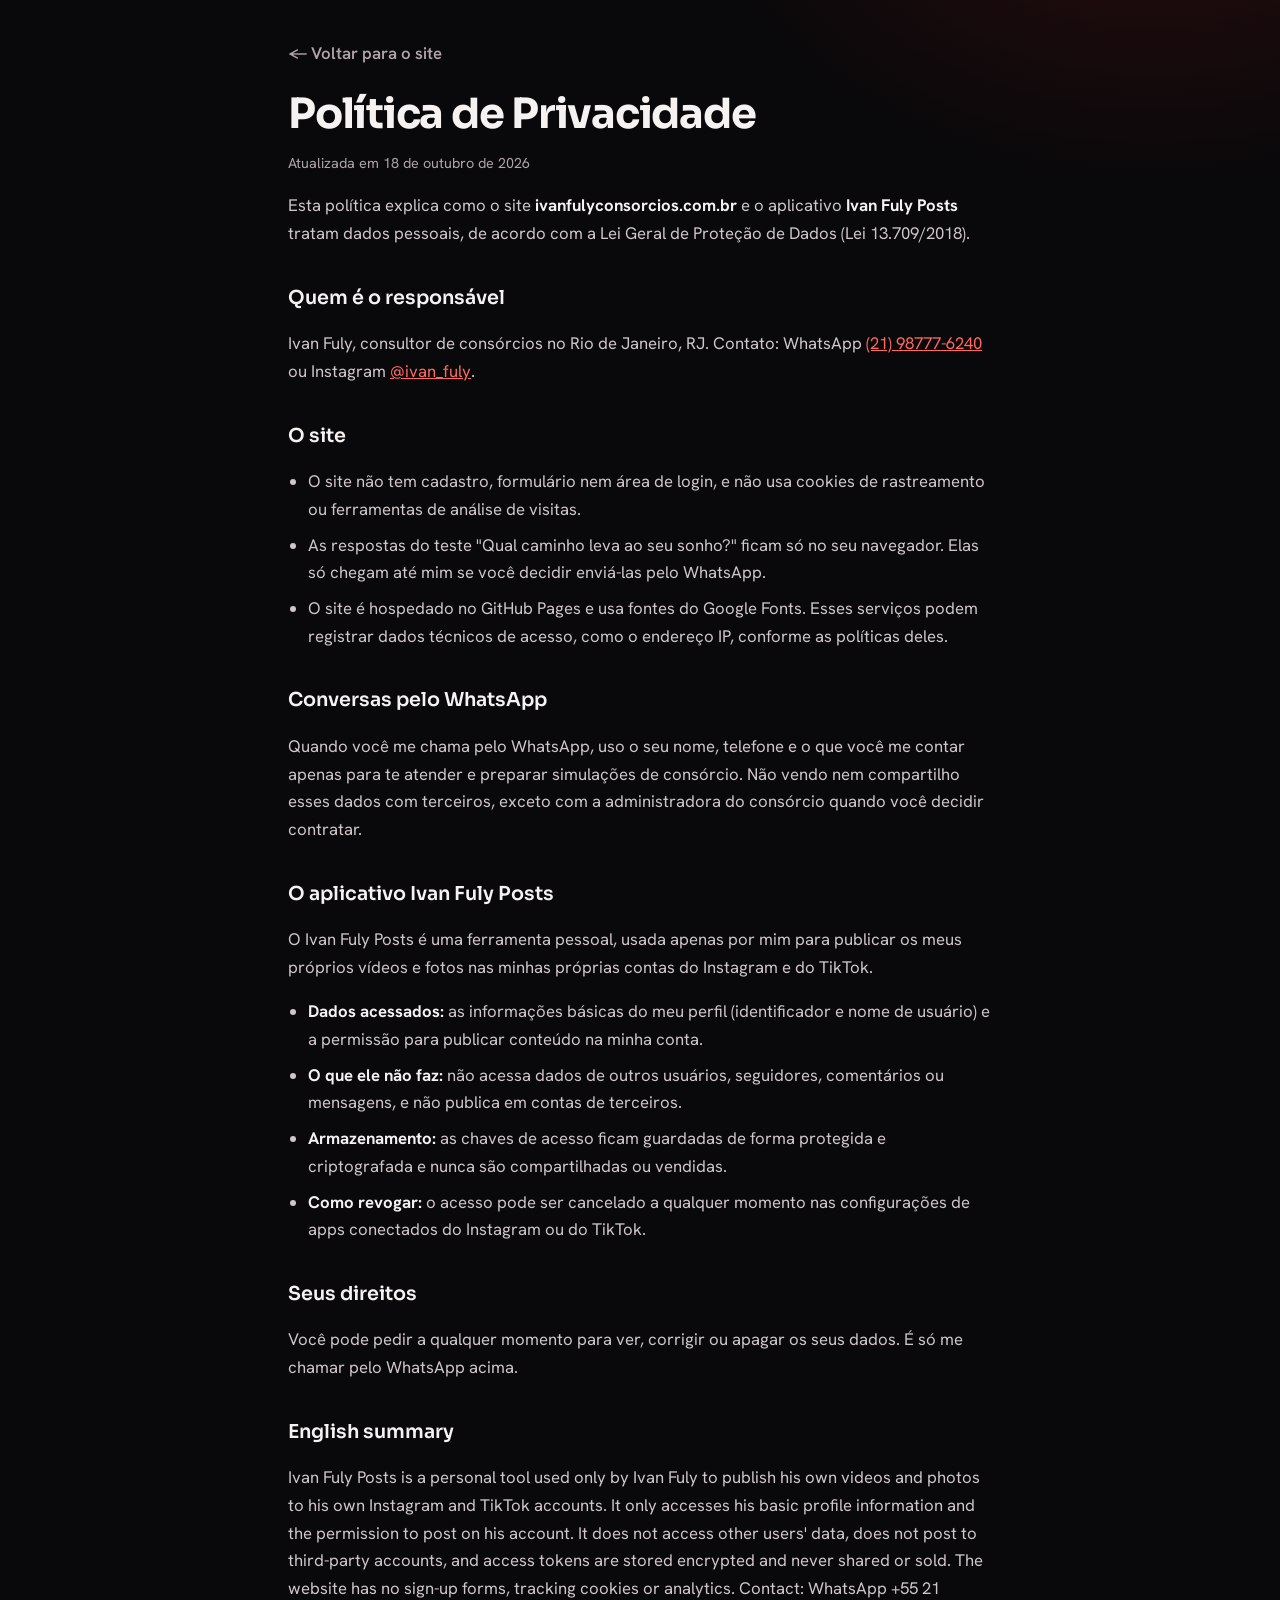
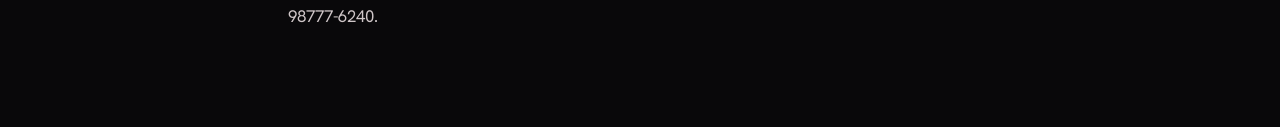
==== privacidade/index.html @ 4627cfb8 "Páginas de Termos, Privacidade e conexão com o TikTok A TikTok exige Termos de Uso, Política de Priv" ====
<!doctype html>
<html lang="pt-BR">
<head>
<meta charset="utf-8">
<meta name="viewport" content="width=device-width, initial-scale=1">
<title>Política de Privacidade · Ivan Fuly Consórcios</title>
<meta name="description" content="Como o site ivanfulyconsorcios.com.br e o aplicativo Ivan Fuly Posts tratam dados pessoais.">
<link rel="canonical" href="https://ivanfulyconsorcios.com.br/privacidade/">
<link rel="icon" href="../favicon.svg" type="image/svg+xml">
<link rel="stylesheet" href="../legal.css">
</head>
<body>
<main class="legal">
  <a class="voltar" href="../">← Voltar para o site</a>
  <h1>Política de Privacidade</h1>
  <p class="data">Atualizada em 18 de outubro de 2026</p>

  <p>Esta política explica como o site <b>ivanfulyconsorcios.com.br</b> e o aplicativo <b>Ivan Fuly Posts</b> tratam dados pessoais, de acordo com a Lei Geral de Proteção de Dados (Lei 13.709/2018).</p>

  <h2>Quem é o responsável</h2>
  <p>Ivan Fuly, consultor de consórcios no Rio de Janeiro, RJ. Contato: WhatsApp <a href="https://wa.me/5521987776240">(21) 98777-6240</a> ou Instagram <a href="https://www.instagram.com/ivan_fuly/">@ivan_fuly</a>.</p>

  <h2>O site</h2>
  <ul>
    <li>O site não tem cadastro, formulário nem área de login, e não usa cookies de rastreamento ou ferramentas de análise de visitas.</li>
    <li>As respostas do teste "Qual caminho leva ao seu sonho?" ficam só no seu navegador. Elas só chegam até mim se você decidir enviá-las pelo WhatsApp.</li>
    <li>O site é hospedado no GitHub Pages e usa fontes do Google Fonts. Esses serviços podem registrar dados técnicos de acesso, como o endereço IP, conforme as políticas deles.</li>
  </ul>

  <h2>Conversas pelo WhatsApp</h2>
  <p>Quando você me chama pelo WhatsApp, uso o seu nome, telefone e o que você me contar apenas para te atender e preparar simulações de consórcio. Não vendo nem compartilho esses dados com terceiros, exceto com a administradora do consórcio quando você decidir contratar.</p>

  <h2>O aplicativo Ivan Fuly Posts</h2>
  <p>O Ivan Fuly Posts é uma ferramenta pessoal, usada apenas por mim para publicar os meus próprios vídeos e fotos nas minhas próprias contas do Instagram e do TikTok.</p>
  <ul>
    <li><b>Dados acessados:</b> as informações básicas do meu perfil (identificador e nome de usuário) e a permissão para publicar conteúdo na minha conta.</li>
    <li><b>O que ele não faz:</b> não acessa dados de outros usuários, seguidores, comentários ou mensagens, e não publica em contas de terceiros.</li>
    <li><b>Armazenamento:</b> as chaves de acesso ficam guardadas de forma protegida e criptografada e nunca são compartilhadas ou vendidas.</li>
    <li><b>Como revogar:</b> o acesso pode ser cancelado a qualquer momento nas configurações de apps conectados do Instagram ou do TikTok.</li>
  </ul>

  <h2>Seus direitos</h2>
  <p>Você pode pedir a qualquer momento para ver, corrigir ou apagar os seus dados. É só me chamar pelo WhatsApp acima.</p>

  <h2>English summary</h2>
  <p>Ivan Fuly Posts is a personal tool used only by Ivan Fuly to publish his own videos and photos to his own Instagram and TikTok accounts. It only accesses his basic profile information and the permission to post on his account. It does not access other users' data, does not post to third-party accounts, and access tokens are stored encrypted and never shared or sold. The website has no sign-up forms, tracking cookies or analytics. Contact: WhatsApp +55 21 98777-6240.</p>
</main>
</body>
</html>
---- legal.css ----
/* Páginas simples (termos, privacidade, conexão com o TikTok), no mesmo visual do site */
@import url("https://fonts.googleapis.com/css2?family=Sora:wght@600;700&family=Hanken+Grotesk:wght@400;600;700&display=swap");
*, *::before, *::after { box-sizing: border-box; }
html { color-scheme: dark; }
body {
  margin: 0; min-height: 100vh; color: #F6F2F2; font-family: "Hanken Grotesk", system-ui, sans-serif; font-size: 1.05rem; line-height: 1.65;
  background: radial-gradient(60vw 45vw at 90% -10%, rgba(232, 38, 43, .16), transparent 62%), #09080A;
}
.legal { max-width: 46rem; margin: 0 auto; padding: 40px 16px 80px; }
.legal h1 { font-family: "Sora", sans-serif; font-weight: 700; font-size: clamp(1.8rem, 5vw, 2.6rem); line-height: 1.1; letter-spacing: -.03em; margin: 24px 0 6px; }
.legal h2 { font-family: "Sora", sans-serif; font-weight: 600; font-size: 1.2rem; margin: 34px 0 8px; }
.legal p, .legal li { color: #CFC6C8; }
.legal b { color: #F6F2F2; }
.legal ul { padding-left: 20px; display: grid; gap: 8px; }
.legal a { color: #FF6A60; }
.legal .voltar { color: #AFA4A6; text-decoration: none; font-weight: 600; }
.legal .data { color: #AFA4A6; font-size: .9rem; }
.codigo { margin-top: 24px; padding: 22px; border-radius: 18px; border: 1px solid rgba(255, 255, 255, .18); background: rgba(255, 255, 255, .04); display: grid; gap: 12px; }
.codigo code { display: block; padding: 14px; border-radius: 12px; background: #000; color: #FFC14D; font-size: .95rem; word-break: break-all; user-select: all; }
.codigo button { justify-self: start; min-height: 46px; padding: 10px 22px; border: 0; border-radius: 999px; font: 700 1rem "Hanken Grotesk", sans-serif; color: #fff; background: linear-gradient(135deg, #E3262B, #FF5A4E); cursor: pointer; }
.codigo .fino { font-size: .85rem; color: #AFA4A6; }
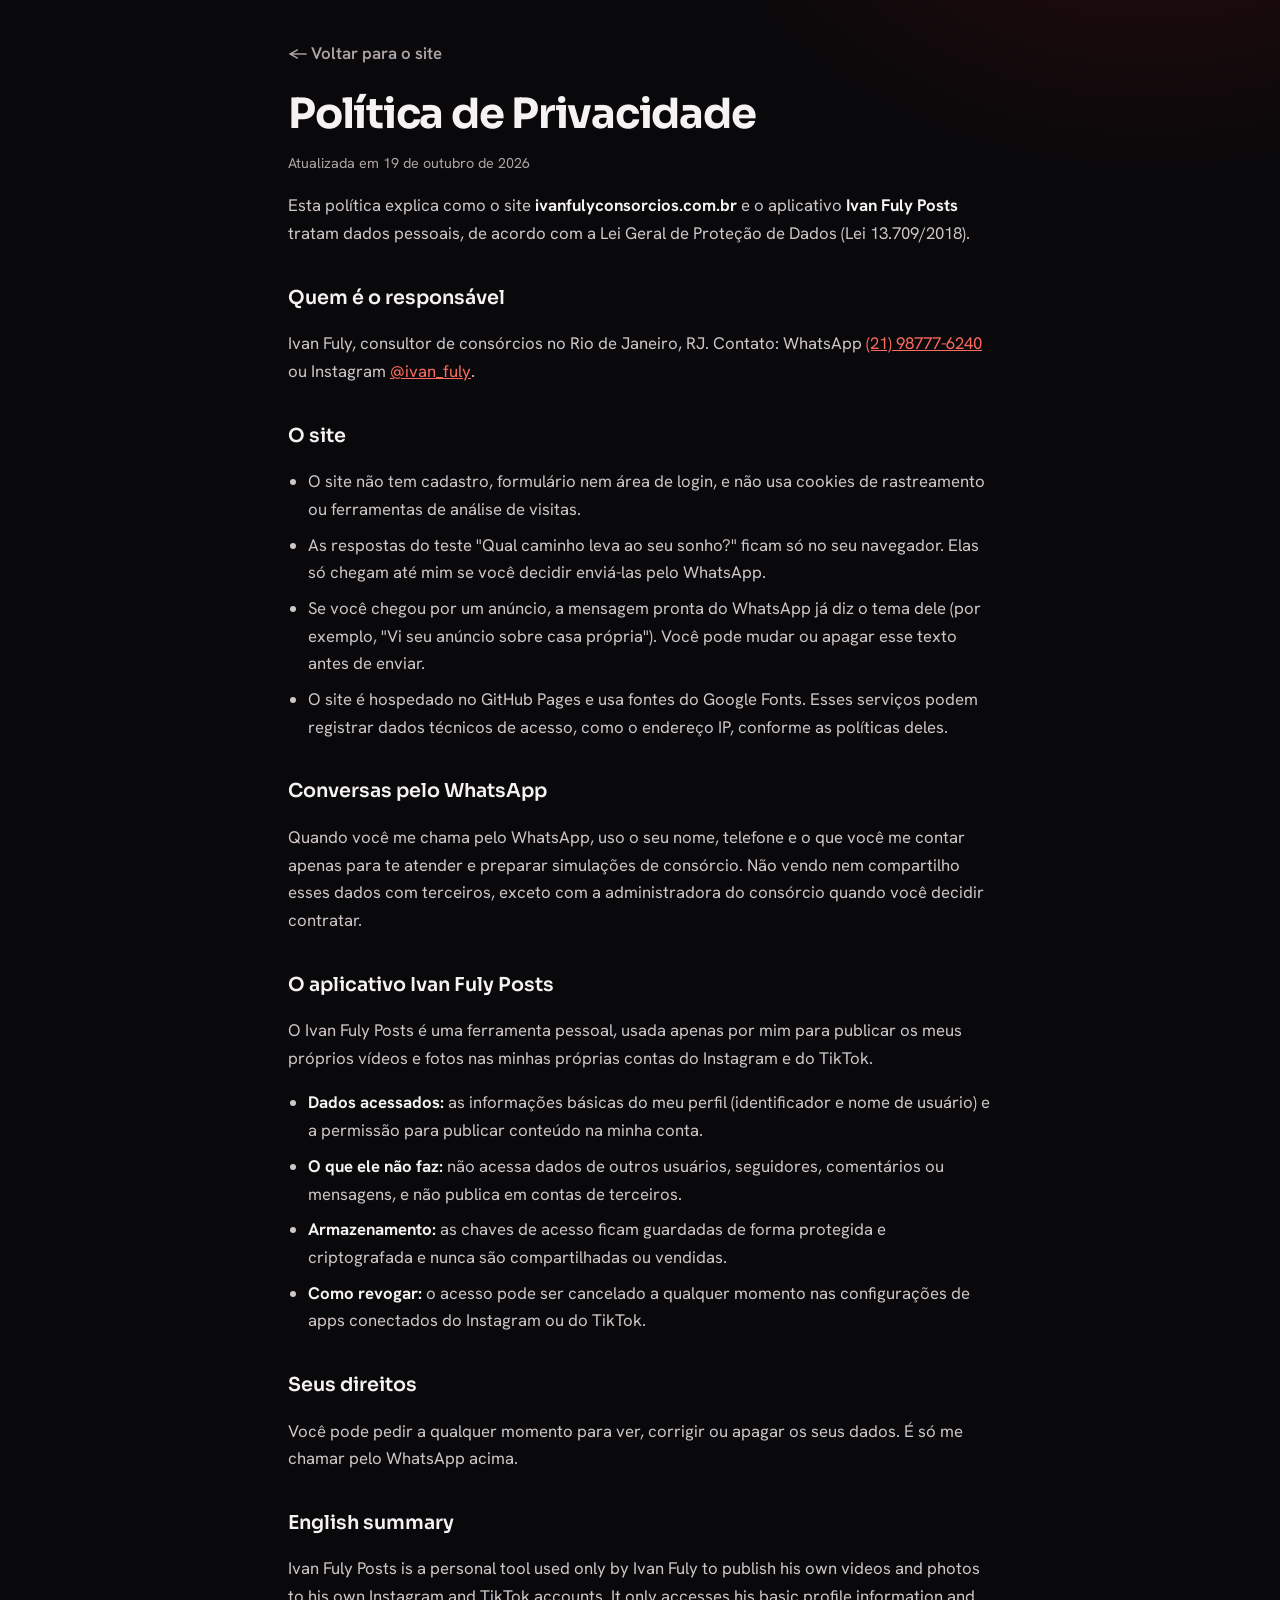
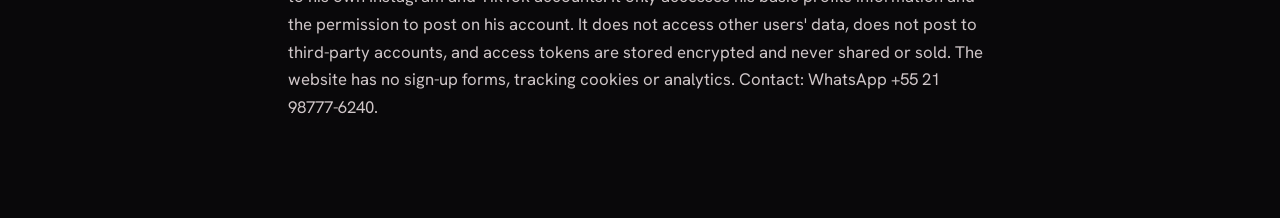
==== commit 88f6a579: "Mensagem do WhatsApp diz de qual anúncio a pessoa veio Links dos anúncios com ?anuncio=casa, juros o" ====
--- a/privacidade/index.html
+++ b/privacidade/index.html
@@ -13,7 +13,7 @@
 <main class="legal">
   <a class="voltar" href="../">← Voltar para o site</a>
   <h1>Política de Privacidade</h1>
-  <p class="data">Atualizada em 18 de outubro de 2026</p>
+  <p class="data">Atualizada em 19 de outubro de 2026</p>
 
   <p>Esta política explica como o site <b>ivanfulyconsorcios.com.br</b> e o aplicativo <b>Ivan Fuly Posts</b> tratam dados pessoais, de acordo com a Lei Geral de Proteção de Dados (Lei 13.709/2018).</p>
 
@@ -24,6 +24,7 @@
   <ul>
     <li>O site não tem cadastro, formulário nem área de login, e não usa cookies de rastreamento ou ferramentas de análise de visitas.</li>
     <li>As respostas do teste "Qual caminho leva ao seu sonho?" ficam só no seu navegador. Elas só chegam até mim se você decidir enviá-las pelo WhatsApp.</li>
+    <li>Se você chegou por um anúncio, a mensagem pronta do WhatsApp já diz o tema dele (por exemplo, "Vi seu anúncio sobre casa própria"). Você pode mudar ou apagar esse texto antes de enviar.</li>
     <li>O site é hospedado no GitHub Pages e usa fontes do Google Fonts. Esses serviços podem registrar dados técnicos de acesso, como o endereço IP, conforme as políticas deles.</li>
   </ul>
 
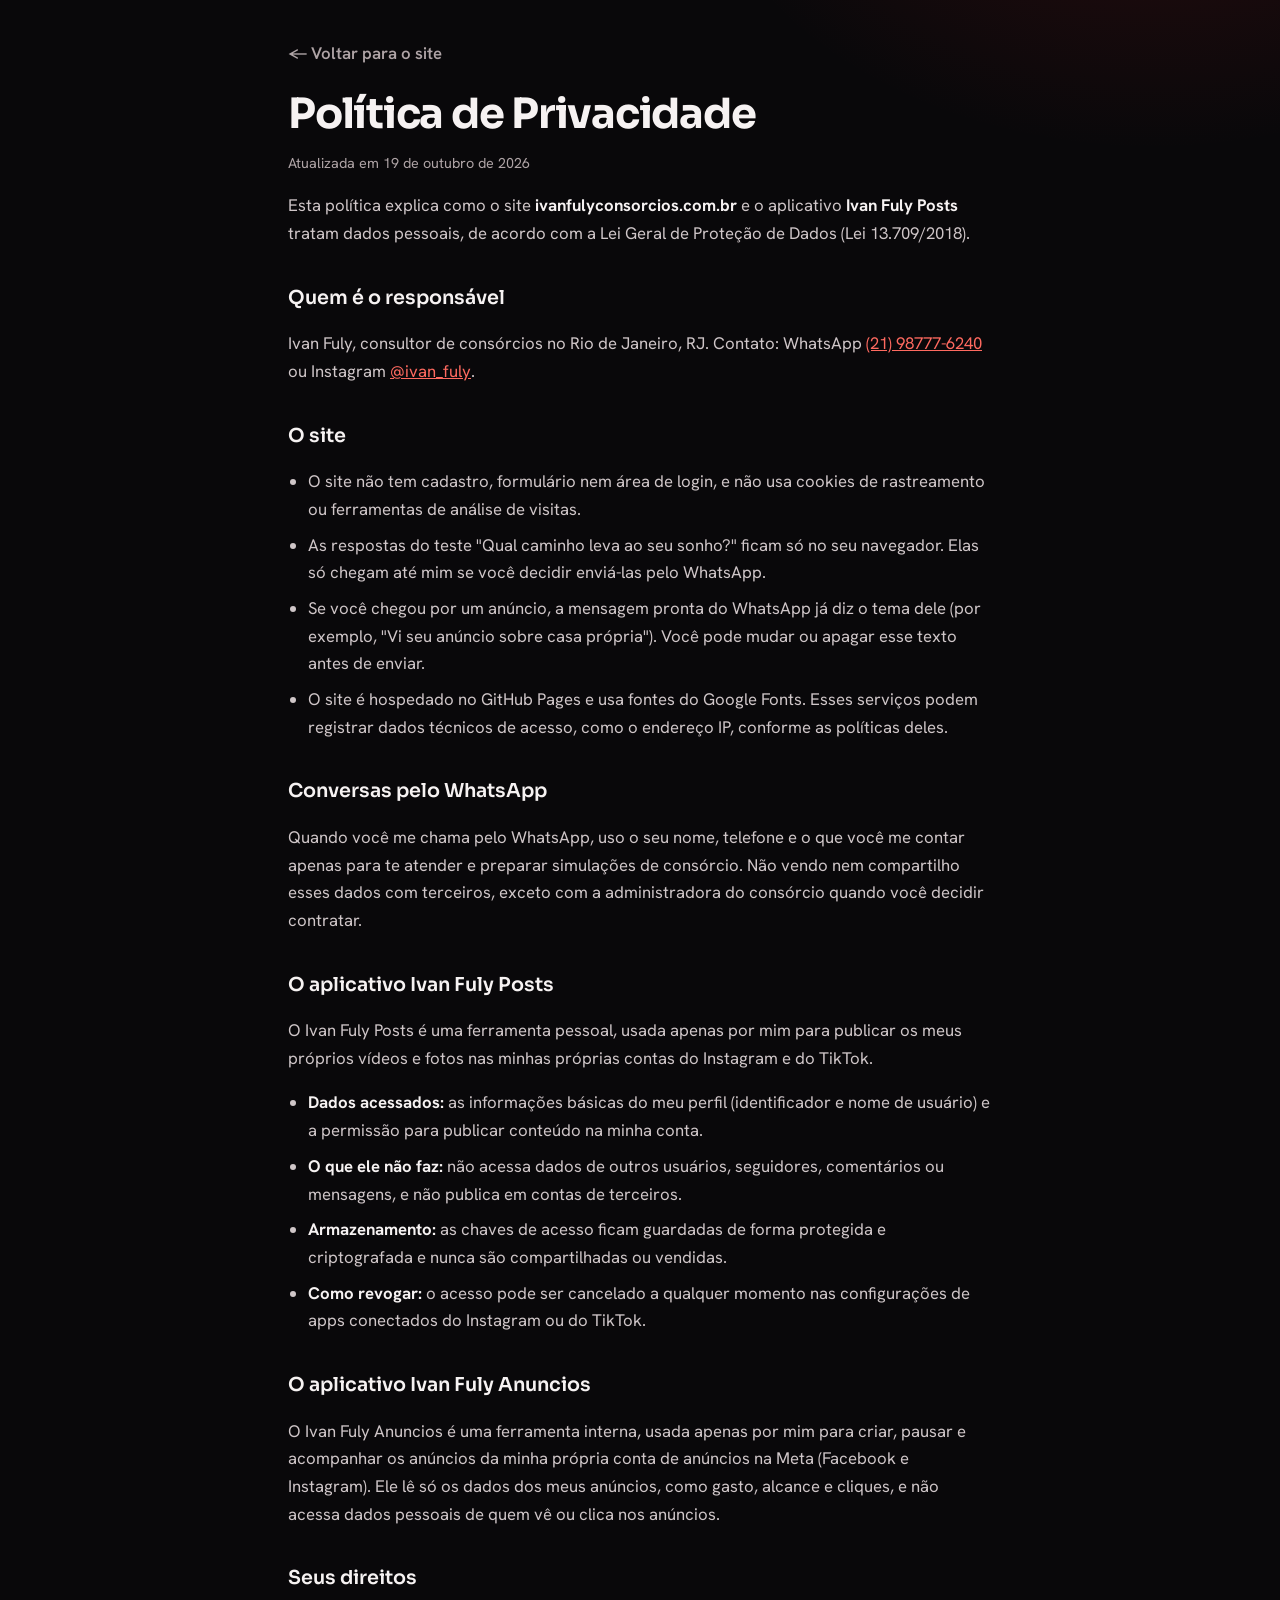
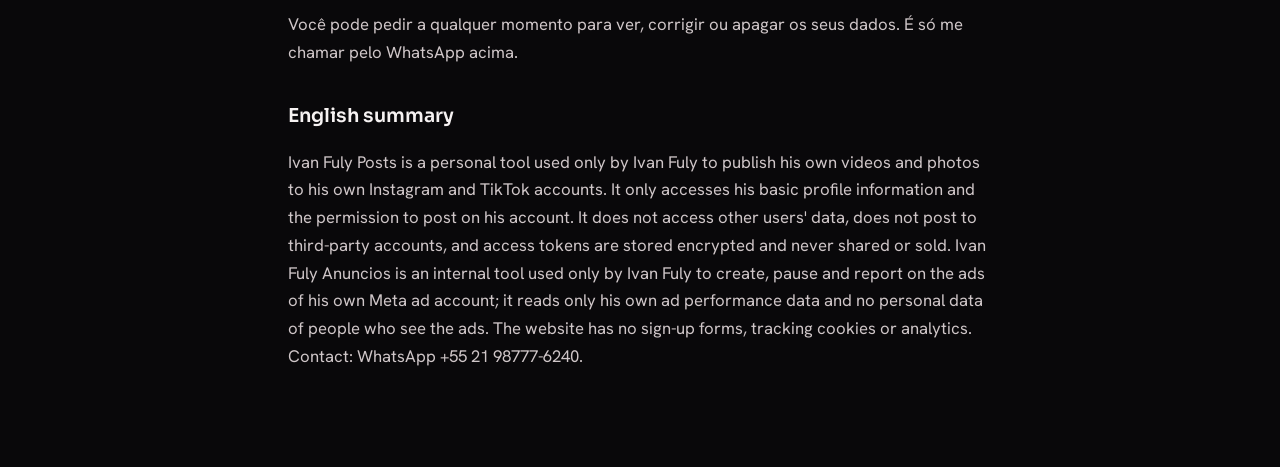
==== commit 0f41a9d6: "Política de privacidade inclui o app Ivan Fuly Anuncios Co-Authored-By: Claude Opus 5.5 <noreply@ant" ====
--- a/privacidade/index.html
+++ b/privacidade/index.html
@@ -40,11 +40,14 @@
     <li><b>Como revogar:</b> o acesso pode ser cancelado a qualquer momento nas configurações de apps conectados do Instagram ou do TikTok.</li>
   </ul>
 
+  <h2>O aplicativo Ivan Fuly Anuncios</h2>
+  <p>O Ivan Fuly Anuncios é uma ferramenta interna, usada apenas por mim para criar, pausar e acompanhar os anúncios da minha própria conta de anúncios na Meta (Facebook e Instagram). Ele lê só os dados dos meus anúncios, como gasto, alcance e cliques, e não acessa dados pessoais de quem vê ou clica nos anúncios.</p>
+
   <h2>Seus direitos</h2>
   <p>Você pode pedir a qualquer momento para ver, corrigir ou apagar os seus dados. É só me chamar pelo WhatsApp acima.</p>
 
   <h2>English summary</h2>
-  <p>Ivan Fuly Posts is a personal tool used only by Ivan Fuly to publish his own videos and photos to his own Instagram and TikTok accounts. It only accesses his basic profile information and the permission to post on his account. It does not access other users' data, does not post to third-party accounts, and access tokens are stored encrypted and never shared or sold. The website has no sign-up forms, tracking cookies or analytics. Contact: WhatsApp +55 21 98777-6240.</p>
+  <p>Ivan Fuly Posts is a personal tool used only by Ivan Fuly to publish his own videos and photos to his own Instagram and TikTok accounts. It only accesses his basic profile information and the permission to post on his account. It does not access other users' data, does not post to third-party accounts, and access tokens are stored encrypted and never shared or sold. Ivan Fuly Anuncios is an internal tool used only by Ivan Fuly to create, pause and report on the ads of his own Meta ad account; it reads only his own ad performance data and no personal data of people who see the ads. The website has no sign-up forms, tracking cookies or analytics. Contact: WhatsApp +55 21 98777-6240.</p>
 </main>
 </body>
 </html>
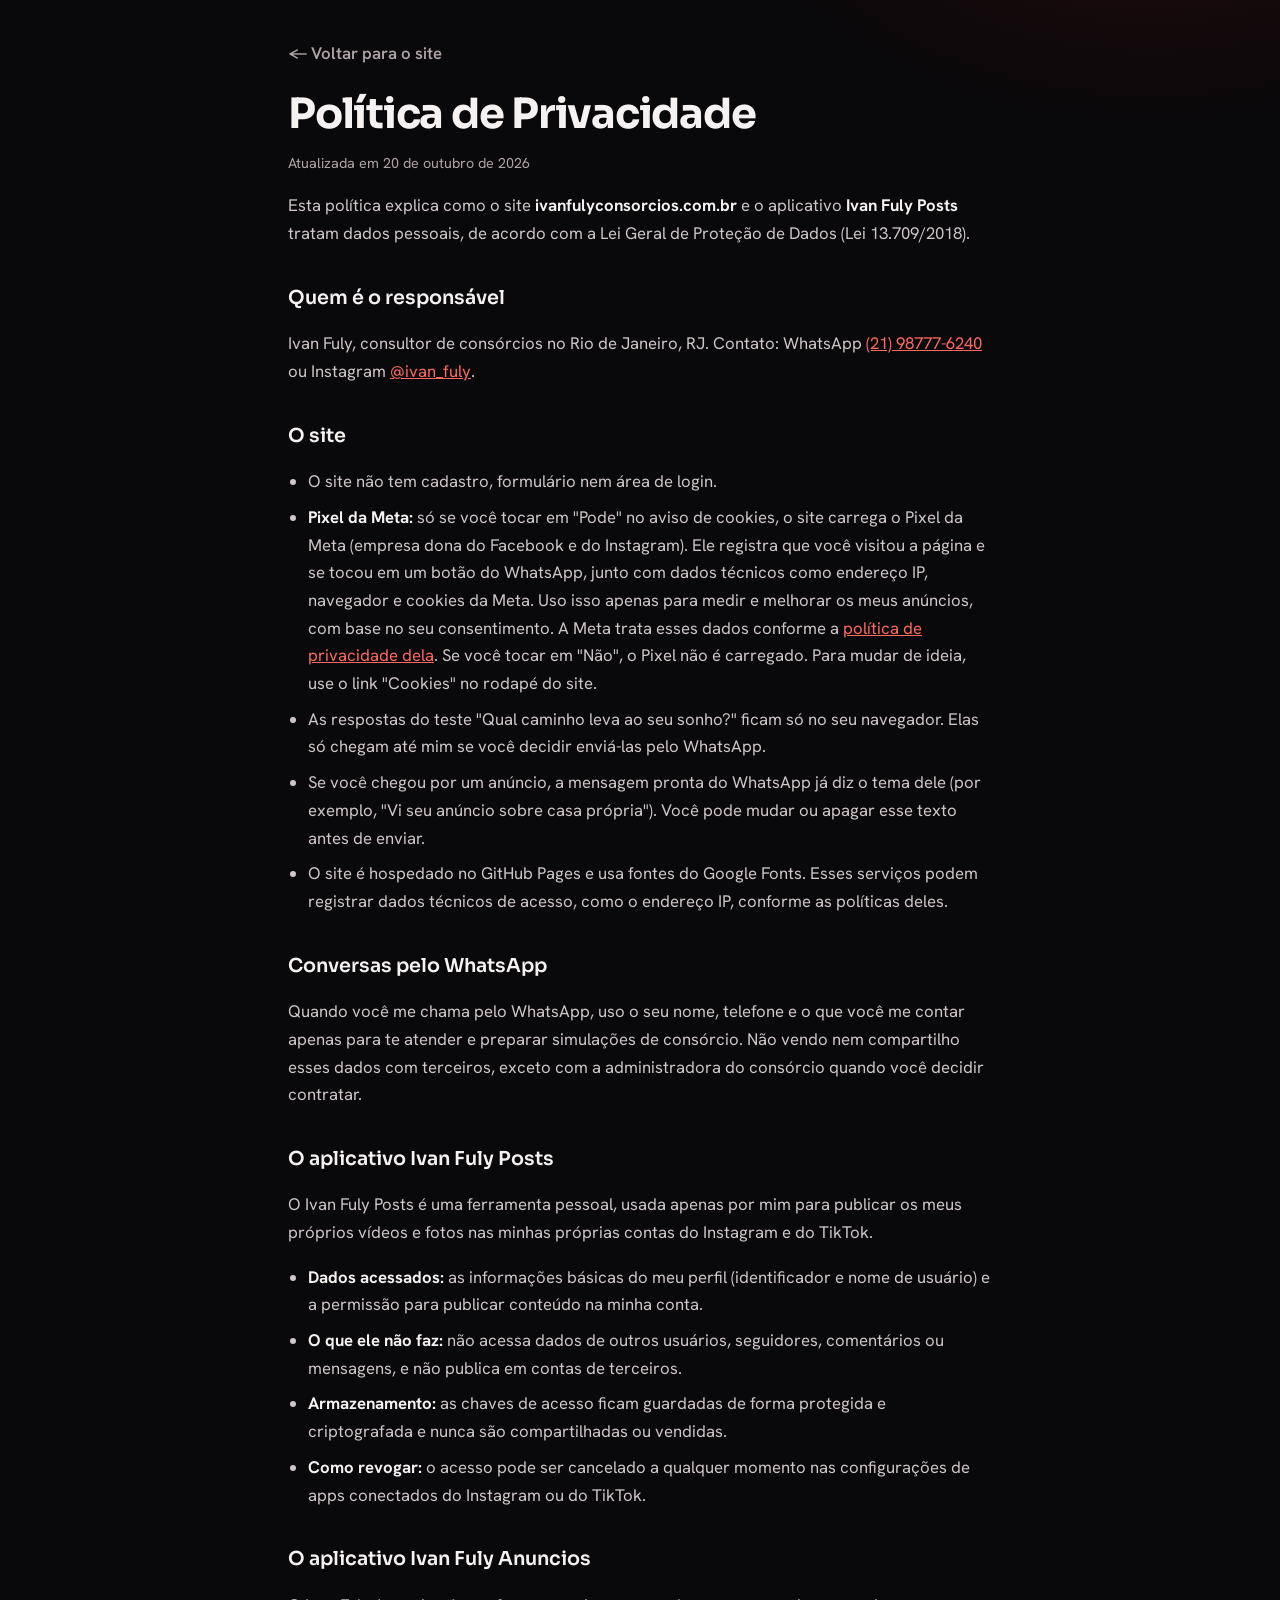
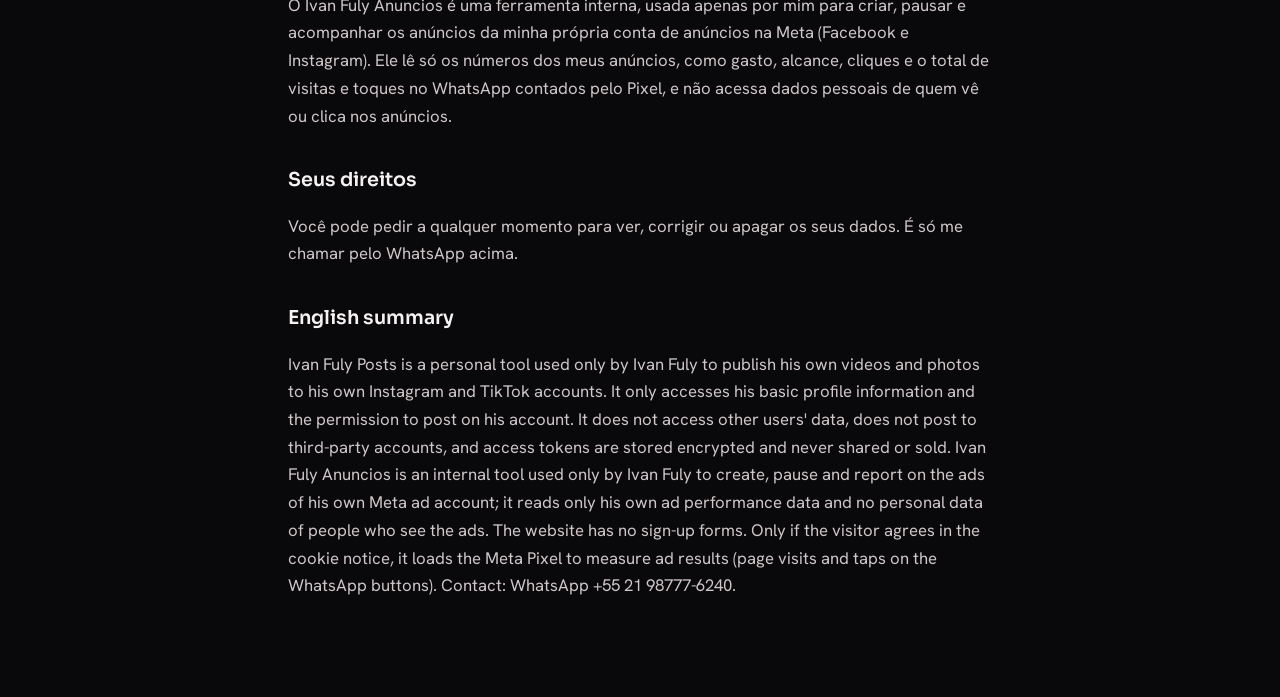
==== commit ba3417a1: "Instala o Pixel da Meta no site, com aviso de cookies O pixel só carrega depois que o visitante acei" ====
--- a/privacidade/index.html
+++ b/privacidade/index.html
@@ -13,7 +13,7 @@
 <main class="legal">
   <a class="voltar" href="../">← Voltar para o site</a>
   <h1>Política de Privacidade</h1>
-  <p class="data">Atualizada em 19 de outubro de 2026</p>
+  <p class="data">Atualizada em 20 de outubro de 2026</p>
 
   <p>Esta política explica como o site <b>ivanfulyconsorcios.com.br</b> e o aplicativo <b>Ivan Fuly Posts</b> tratam dados pessoais, de acordo com a Lei Geral de Proteção de Dados (Lei 13.709/2018).</p>
 
@@ -22,7 +22,8 @@
 
   <h2>O site</h2>
   <ul>
-    <li>O site não tem cadastro, formulário nem área de login, e não usa cookies de rastreamento ou ferramentas de análise de visitas.</li>
+    <li>O site não tem cadastro, formulário nem área de login.</li>
+    <li><b>Pixel da Meta:</b> só se você tocar em "Pode" no aviso de cookies, o site carrega o Pixel da Meta (empresa dona do Facebook e do Instagram). Ele registra que você visitou a página e se tocou em um botão do WhatsApp, junto com dados técnicos como endereço IP, navegador e cookies da Meta. Uso isso apenas para medir e melhorar os meus anúncios, com base no seu consentimento. A Meta trata esses dados conforme a <a href="https://www.facebook.com/privacy/policy/">política de privacidade dela</a>. Se você tocar em "Não", o Pixel não é carregado. Para mudar de ideia, use o link "Cookies" no rodapé do site.</li>
     <li>As respostas do teste "Qual caminho leva ao seu sonho?" ficam só no seu navegador. Elas só chegam até mim se você decidir enviá-las pelo WhatsApp.</li>
     <li>Se você chegou por um anúncio, a mensagem pronta do WhatsApp já diz o tema dele (por exemplo, "Vi seu anúncio sobre casa própria"). Você pode mudar ou apagar esse texto antes de enviar.</li>
     <li>O site é hospedado no GitHub Pages e usa fontes do Google Fonts. Esses serviços podem registrar dados técnicos de acesso, como o endereço IP, conforme as políticas deles.</li>
@@ -41,13 +42,13 @@
   </ul>
 
   <h2>O aplicativo Ivan Fuly Anuncios</h2>
-  <p>O Ivan Fuly Anuncios é uma ferramenta interna, usada apenas por mim para criar, pausar e acompanhar os anúncios da minha própria conta de anúncios na Meta (Facebook e Instagram). Ele lê só os dados dos meus anúncios, como gasto, alcance e cliques, e não acessa dados pessoais de quem vê ou clica nos anúncios.</p>
+  <p>O Ivan Fuly Anuncios é uma ferramenta interna, usada apenas por mim para criar, pausar e acompanhar os anúncios da minha própria conta de anúncios na Meta (Facebook e Instagram). Ele lê só os números dos meus anúncios, como gasto, alcance, cliques e o total de visitas e toques no WhatsApp contados pelo Pixel, e não acessa dados pessoais de quem vê ou clica nos anúncios.</p>
 
   <h2>Seus direitos</h2>
   <p>Você pode pedir a qualquer momento para ver, corrigir ou apagar os seus dados. É só me chamar pelo WhatsApp acima.</p>
 
   <h2>English summary</h2>
-  <p>Ivan Fuly Posts is a personal tool used only by Ivan Fuly to publish his own videos and photos to his own Instagram and TikTok accounts. It only accesses his basic profile information and the permission to post on his account. It does not access other users' data, does not post to third-party accounts, and access tokens are stored encrypted and never shared or sold. Ivan Fuly Anuncios is an internal tool used only by Ivan Fuly to create, pause and report on the ads of his own Meta ad account; it reads only his own ad performance data and no personal data of people who see the ads. The website has no sign-up forms, tracking cookies or analytics. Contact: WhatsApp +55 21 98777-6240.</p>
+  <p>Ivan Fuly Posts is a personal tool used only by Ivan Fuly to publish his own videos and photos to his own Instagram and TikTok accounts. It only accesses his basic profile information and the permission to post on his account. It does not access other users' data, does not post to third-party accounts, and access tokens are stored encrypted and never shared or sold. Ivan Fuly Anuncios is an internal tool used only by Ivan Fuly to create, pause and report on the ads of his own Meta ad account; it reads only his own ad performance data and no personal data of people who see the ads. The website has no sign-up forms. Only if the visitor agrees in the cookie notice, it loads the Meta Pixel to measure ad results (page visits and taps on the WhatsApp buttons). Contact: WhatsApp +55 21 98777-6240.</p>
 </main>
 </body>
 </html>
